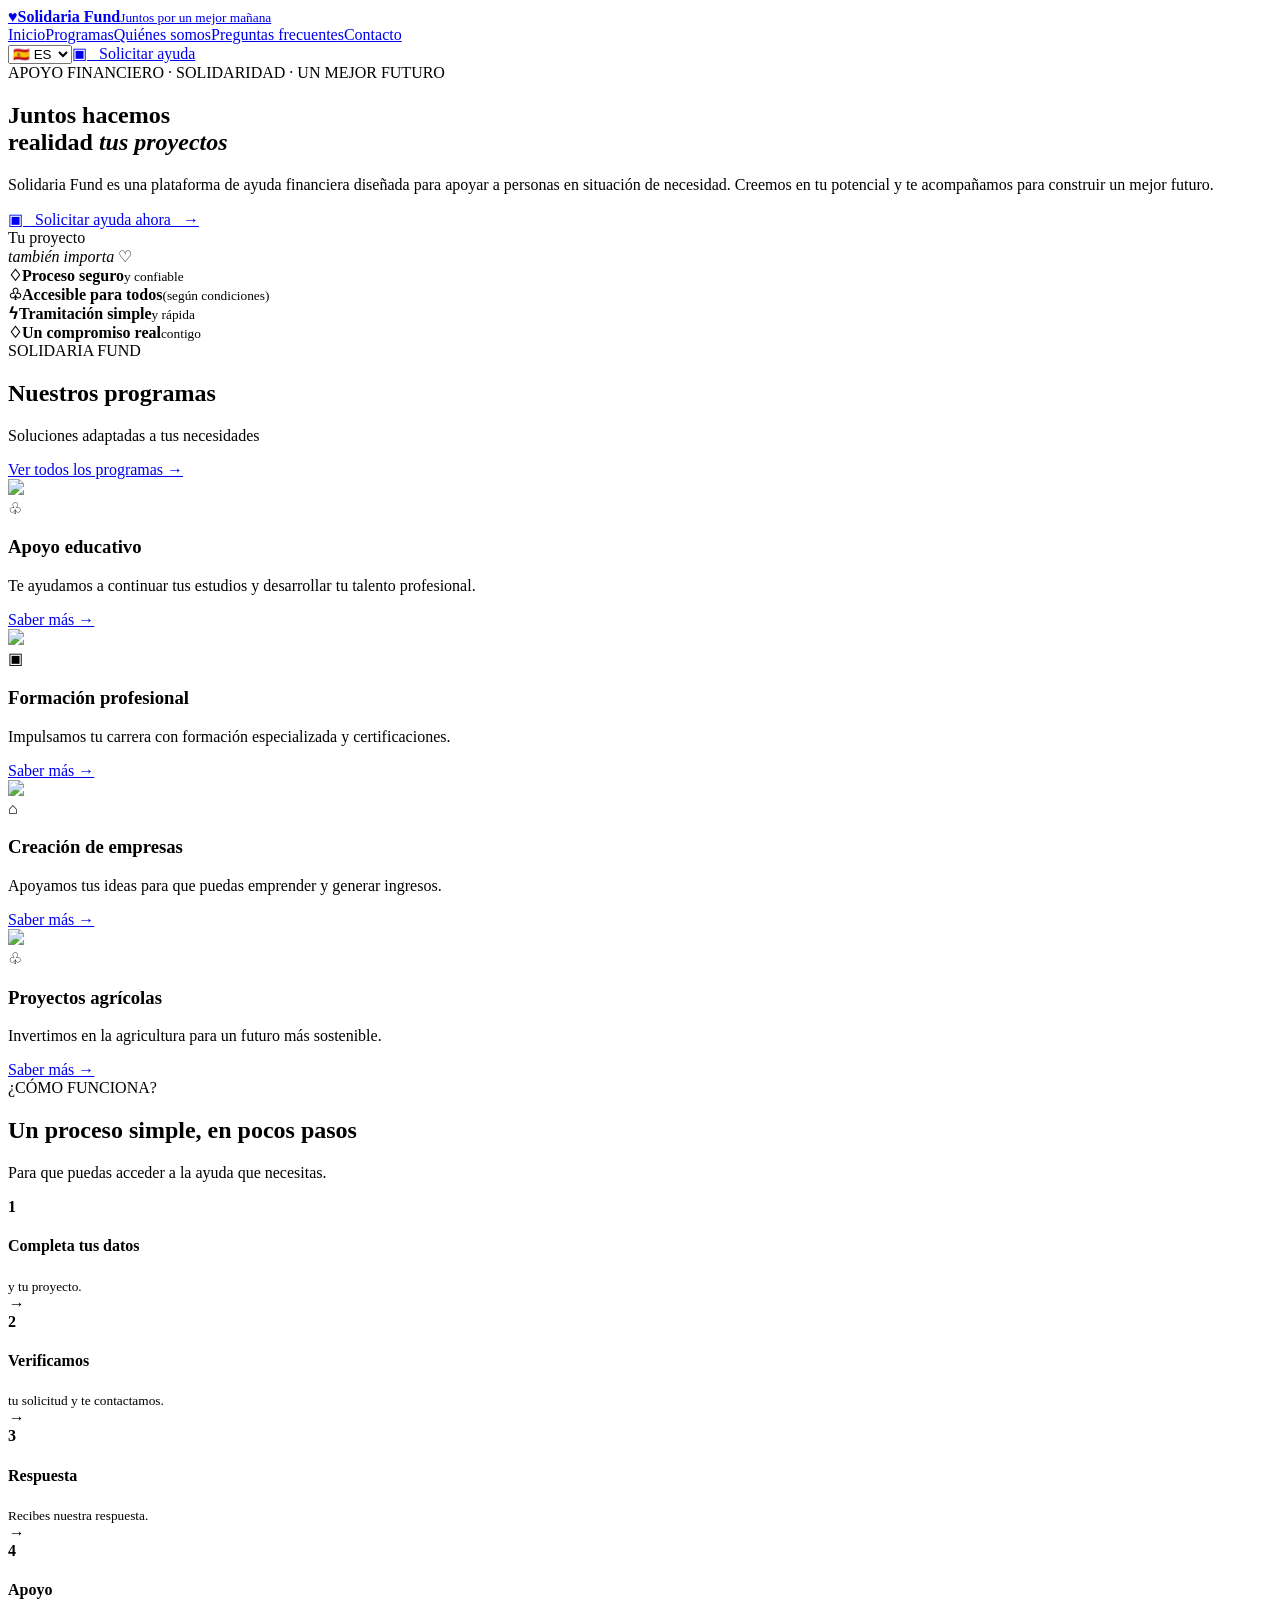
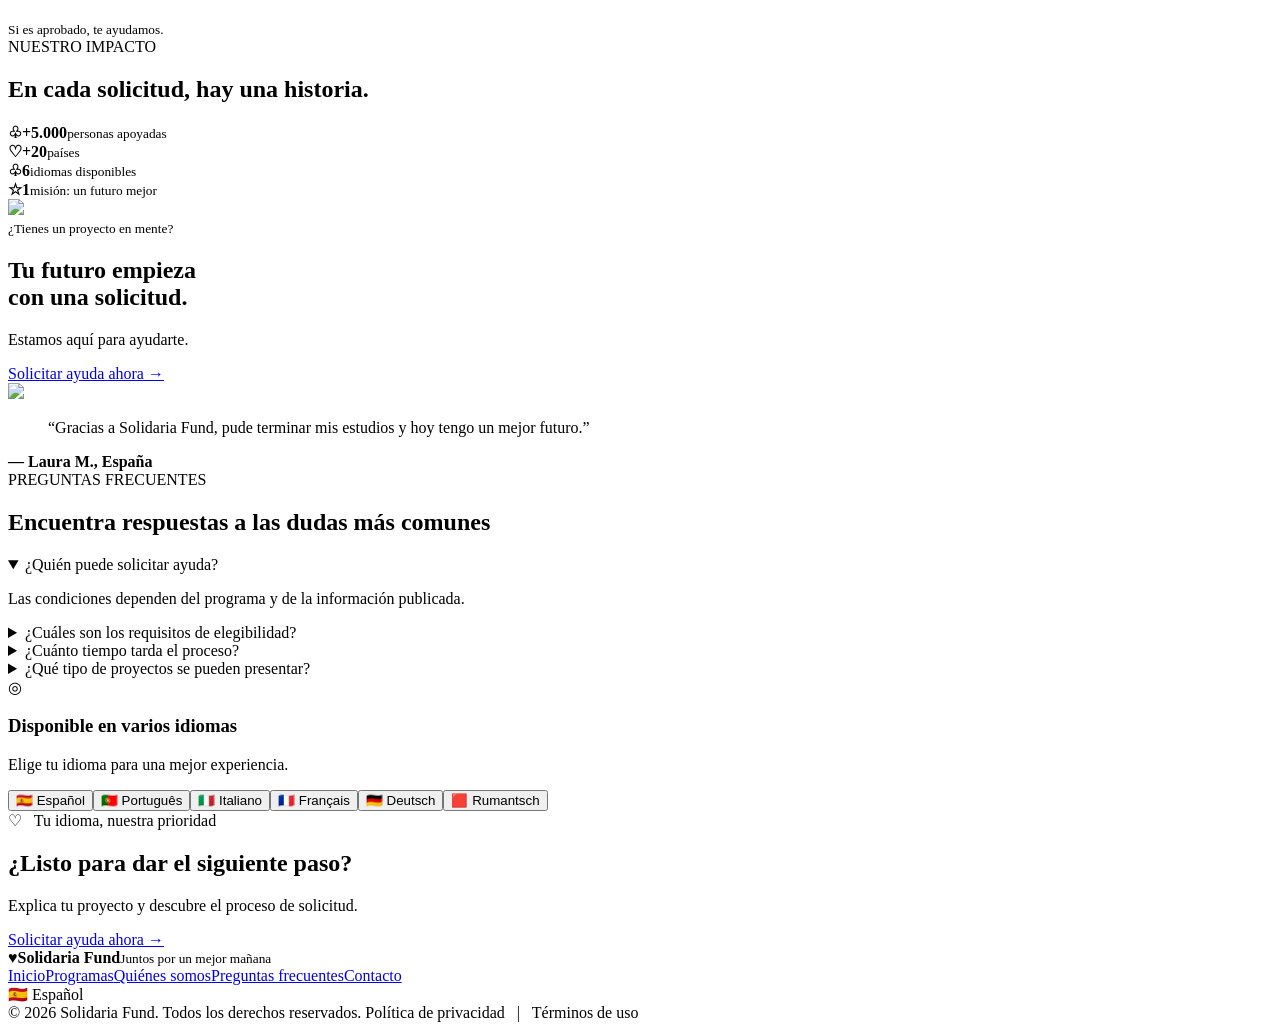
==== index.html @ e7dc801b "Add files via upload" ====
<!doctype html>
<html lang="es">
<head>
<meta charset="utf-8"><meta name="viewport" content="width=device-width,initial-scale=1">
<title>Solidaria Fund — Juntos por un mejor mañana</title>
<link rel="preconnect" href="https://fonts.googleapis.com"><link rel="preconnect" href="https://fonts.gstatic.com" crossorigin>
<link href="https://fonts.googleapis.com/css2?family=DM+Sans:wght@400;500;600;700;800&family=Playfair+Display:wght@600;700&display=swap" rel="stylesheet">
<link rel="stylesheet" href="assets/style.css">
</head>
<body>
<header class="header"><div class="wrap nav">
<a class="logo" href="#"><span class="logo-mark">♥</span><span><b>Solidaria Fund</b><small>Juntos por un mejor mañana</small></span></a>
<nav><a href="#inicio">Inicio</a><a href="#programas">Programas</a><a href="#nosotros">Quiénes somos</a><a href="#faq">Preguntas frecuentes</a><a href="#contacto">Contacto</a></nav>
<div class="nav-right"><select id="lang"><option>🇪🇸 ES</option><option>🇵🇹 PT</option><option>🇮🇹 IT</option><option>🇫🇷 FR</option><option>🇩🇪 DE</option><option>🟥 RM</option></select><a class="btn green" href="apply.html">▣ &nbsp; Solicitar ayuda</a></div>
</div></header>

<section id="inicio" class="hero"><div class="hero-bg"></div><div class="wrap hero-inner">
<div class="hero-copy"><div class="eyebrow">APOYO FINANCIERO · SOLIDARIDAD · UN MEJOR FUTURO</div>
<h1>Juntos hacemos<br>realidad <em>tus proyectos</em></h1>
<p>Solidaria Fund es una plataforma de ayuda financiera diseñada para apoyar a personas en situación de necesidad. Creemos en tu potencial y te acompañamos para construir un mejor futuro.</p>
<a class="btn gold big" href="apply.html">▣ &nbsp; Solicitar ayuda ahora &nbsp; →</a></div>
<div class="scribble">Tu proyecto<br><i>también importa</i> ♡</div>
</div></section>

<section class="trust"><div class="wrap trust-grid">
<div><b>♢</b><span><strong>Proceso seguro</strong><small>y confiable</small></span></div><div><b>♧</b><span><strong>Accesible para todos</strong><small>(según condiciones)</small></span></div><div><b>ϟ</b><span><strong>Tramitación simple</strong><small>y rápida</small></span></div><div><b>♢</b><span><strong>Un compromiso real</strong><small>contigo</small></span></div>
</div></section>

<section id="programas" class="section"><div class="wrap"><div class="section-title"><div><div class="eyebrow dark">SOLIDARIA FUND</div><h2>Nuestros programas</h2><p>Soluciones adaptadas a tus necesidades</p></div><a href="apply.html">Ver todos los programas →</a></div>
<div class="programs">
<article><img src="https://images.unsplash.com/photo-1523240795612-9a054b0db644?auto=format&fit=crop&w=900&q=85"><div><span>♧</span><h3>Apoyo educativo</h3><p>Te ayudamos a continuar tus estudios y desarrollar tu talento profesional.</p><a href="apply.html">Saber más →</a></div></article>
<article><img src="https://images.unsplash.com/photo-1551836022-d5d88e9218df?auto=format&fit=crop&w=900&q=85"><div><span>▣</span><h3>Formación profesional</h3><p>Impulsamos tu carrera con formación especializada y certificaciones.</p><a href="apply.html">Saber más →</a></div></article>
<article><img src="https://images.unsplash.com/photo-1556761175-b413da4baf72?auto=format&fit=crop&w=900&q=85"><div><span>⌂</span><h3>Creación de empresas</h3><p>Apoyamos tus ideas para que puedas emprender y generar ingresos.</p><a href="apply.html">Saber más →</a></div></article>
<article><img src="https://images.unsplash.com/photo-1501004318641-b39e6451bec6?auto=format&fit=crop&w=900&q=85"><div><span>♧</span><h3>Proyectos agrícolas</h3><p>Invertimos en la agricultura para un futuro más sostenible.</p><a href="apply.html">Saber más →</a></div></article>
</div></div></section>

<section id="nosotros" class="how"><div class="how-photo"></div><div class="how-copy"><div class="eyebrow dark">¿CÓMO FUNCIONA?</div><h2>Un proceso simple, en pocos pasos</h2><p>Para que puedas acceder a la ayuda que necesitas.</p>
<div class="steps"><div><b>1</b><h4>Completa tus datos</h4><small>y tu proyecto.</small></div><i>→</i><div><b>2</b><h4>Verificamos</h4><small>tu solicitud y te contactamos.</small></div><i>→</i><div><b>3</b><h4>Respuesta</h4><small>Recibes nuestra respuesta.</small></div><i>→</i><div><b>4</b><h4>Apoyo</h4><small>Si es aprobado, te ayudamos.</small></div></div></div></section>

<section class="impact"><div class="wrap impact-grid"><div><div class="eyebrow dark">NUESTRO IMPACTO</div><h2>En cada solicitud, hay una historia.</h2></div><div><b>♧</b><strong>+5.000</strong><small>personas apoyadas</small></div><div><b>♡</b><strong>+20</strong><small>países</small></div><div><b>♧</b><strong>6</strong><small>idiomas disponibles</small></div><div><b>☆</b><strong>1</strong><small>misión: un futuro mejor</small></div></div></section>

<section class="testimonial"><div class="wrap testimonial-grid"><div class="plant"><img src="https://images.unsplash.com/photo-1497250681960-ef046c08a56e?auto=format&fit=crop&w=900&q=85"></div><div class="cta-mini"><small>¿Tienes un proyecto en mente?</small><h2>Tu futuro empieza<br>con una solicitud.</h2><p>Estamos aquí para ayudarte.</p><a class="btn gold" href="apply.html">Solicitar ayuda ahora →</a></div><div class="quote"><img src="https://images.unsplash.com/photo-1496440737103-cd596325d314?auto=format&fit=crop&w=800&q=85"><blockquote>“Gracias a Solidaria Fund, pude terminar mis estudios y hoy tengo un mejor futuro.”</blockquote><b>— Laura M., España</b></div></div></section>

<section id="faq" class="faq"><div class="wrap faq-grid"><div><div class="eyebrow dark">PREGUNTAS FRECUENTES</div><h2>Encuentra respuestas a las dudas más comunes</h2><details open><summary>¿Quién puede solicitar ayuda?</summary><p>Las condiciones dependen del programa y de la información publicada.</p></details><details><summary>¿Cuáles son los requisitos de elegibilidad?</summary><p>Consulta las condiciones de cada programa antes de enviar tu solicitud.</p></details><details><summary>¿Cuánto tiempo tarda el proceso?</summary><p>El plazo puede variar según el tipo de solicitud.</p></details><details><summary>¿Qué tipo de proyectos se pueden presentar?</summary><p>Educación, formación profesional, empresas y proyectos agrícolas.</p></details></div>
<div class="languages"><div class="globe">◎</div><h3>Disponible en varios idiomas</h3><p>Elige tu idioma para una mejor experiencia.</p><div class="langs"><button>🇪🇸 Español</button><button>🇵🇹 Português</button><button>🇮🇹 Italiano</button><button>🇫🇷 Français</button><button>🇩🇪 Deutsch</button><button>🟥 Rumantsch</button></div><div class="lang-note">♡ &nbsp; Tu idioma, nuestra prioridad</div></div></div></section>

<section id="contacto" class="bottom-cta"><div class="wrap"><h2>¿Listo para dar el siguiente paso?</h2><p>Explica tu proyecto y descubre el proceso de solicitud.</p><a class="btn gold big" href="apply.html">Solicitar ayuda ahora →</a></div></section>
<footer><div class="wrap foot"><div class="logo"><span class="logo-mark">♥</span><span><b>Solidaria Fund</b><small>Juntos por un mejor mañana</small></span></div><div><a href="#">Inicio</a><a href="#programas">Programas</a><a href="#nosotros">Quiénes somos</a><a href="#faq">Preguntas frecuentes</a><a href="#contacto">Contacto</a></div><div>🇪🇸 Español</div></div><div class="wrap copyright">© 2026 Solidaria Fund. Todos los derechos reservados. <span>Política de privacidad &nbsp; | &nbsp; Términos de uso</span></div></footer>
<script src="assets/app.js"></script>
</body></html>
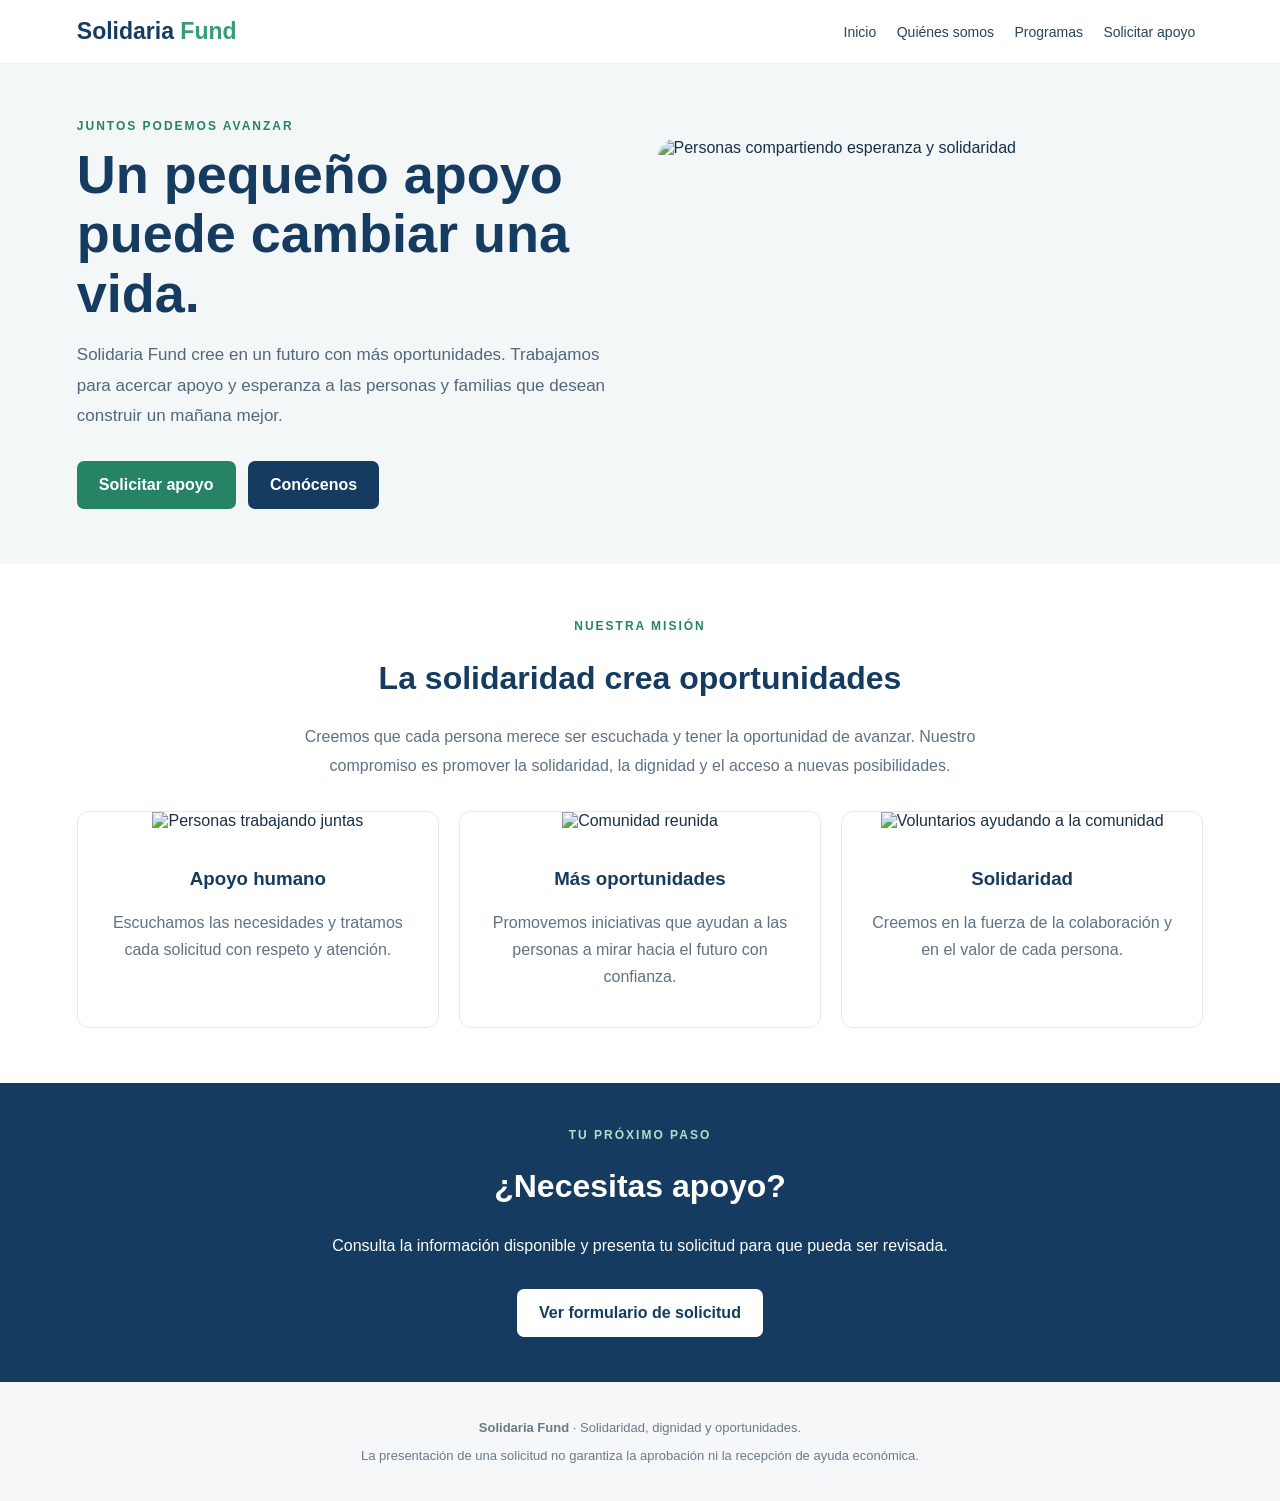
==== commit 684115db: "Update index.html" ====
--- a/index.html
+++ b/index.html
@@ -1,50 +1,92 @@
-<!doctype html>
+<!DOCTYPE html>
 <html lang="es">
 <head>
-<meta charset="utf-8"><meta name="viewport" content="width=device-width,initial-scale=1">
-<title>Solidaria Fund — Juntos por un mejor mañana</title>
-<link rel="preconnect" href="https://fonts.googleapis.com"><link rel="preconnect" href="https://fonts.gstatic.com" crossorigin>
-<link href="https://fonts.googleapis.com/css2?family=DM+Sans:wght@400;500;600;700;800&family=Playfair+Display:wght@600;700&display=swap" rel="stylesheet">
-<link rel="stylesheet" href="assets/style.css">
+<meta charset="UTF-8">
+<meta name="viewport" content="width=device-width, initial-scale=1.0">
+<title>Solidaria Fund | Un futuro mejor</title>
+<style>
+*{box-sizing:border-box}
+body{margin:0;font-family:Arial,sans-serif;color:#183047;background:#fff}
+header{padding:18px 6%;display:flex;justify-content:space-between;align-items:center;border-bottom:1px solid #eee;gap:12px;flex-wrap:wrap}
+.logo{font-size:23px;font-weight:bold;color:#153b60}
+.logo span{color:#3a9b78}
+nav a{margin:0 8px;color:#29445b;text-decoration:none;font-size:14px}
+.hero{padding:55px 6%;display:grid;grid-template-columns:1fr 1fr;gap:35px;align-items:center;background:#f3f7f8}
+.hero h1{font-size:clamp(32px,5vw,54px);line-height:1.1;margin:12px 0;color:#153b60}
+.hero p{font-size:17px;line-height:1.8;color:#536779}
+.hero img{width:100%;height:350px;object-fit:cover;border-radius:18px}
+.tag{color:#278365;font-weight:bold;text-transform:uppercase;letter-spacing:2px;font-size:12px}
+.btn{display:inline-block;background:#278365;color:white;text-decoration:none;padding:15px 22px;border-radius:7px;font-weight:bold;margin-top:12px}
+.btn2{background:#153b60;margin-left:8px}
+section{padding:55px 6%}
+.center{text-align:center}
+h2{font-size:32px;color:#153b60}
+.cards{display:grid;grid-template-columns:repeat(3,1fr);gap:20px;margin-top:30px}
+.card{border:1px solid #e4ebef;border-radius:12px;overflow:hidden;background:#fff}
+.card img{width:100%;height:180px;object-fit:cover}
+.card div{padding:20px}
+.card h3{color:#153b60}
+.card p{line-height:1.7;color:#607181}
+.banner{background:#153b60;color:white;text-align:center;padding:45px 6%}
+.banner h2{color:white}
+footer{padding:25px;text-align:center;color:#6b7a87;background:#f5f7f8;font-size:13px}
+@media(max-width:700px){.hero{grid-template-columns:1fr;padding-top:35px}.hero img{height:250px}.cards{grid-template-columns:1fr}nav{width:100%}nav a{margin:0 5px}}
+</style>
 </head>
 <body>
-<header class="header"><div class="wrap nav">
-<a class="logo" href="#"><span class="logo-mark">♥</span><span><b>Solidaria Fund</b><small>Juntos por un mejor mañana</small></span></a>
-<nav><a href="#inicio">Inicio</a><a href="#programas">Programas</a><a href="#nosotros">Quiénes somos</a><a href="#faq">Preguntas frecuentes</a><a href="#contacto">Contacto</a></nav>
-<div class="nav-right"><select id="lang"><option>🇪🇸 ES</option><option>🇵🇹 PT</option><option>🇮🇹 IT</option><option>🇫🇷 FR</option><option>🇩🇪 DE</option><option>🟥 RM</option></select><a class="btn green" href="apply.html">▣ &nbsp; Solicitar ayuda</a></div>
-</div></header>
+<header>
+  <div class="logo">Solidaria <span>Fund</span></div>
+  <nav>
+    <a href="#inicio">Inicio</a>
+    <a href="#nosotros">Quiénes somos</a>
+    <a href="#ayuda">Programas</a>
+    <a href="apply.html">Solicitar apoyo</a>
+  </nav>
+</header>
 
-<section id="inicio" class="hero"><div class="hero-bg"></div><div class="wrap hero-inner">
-<div class="hero-copy"><div class="eyebrow">APOYO FINANCIERO · SOLIDARIDAD · UN MEJOR FUTURO</div>
-<h1>Juntos hacemos<br>realidad <em>tus proyectos</em></h1>
-<p>Solidaria Fund es una plataforma de ayuda financiera diseñada para apoyar a personas en situación de necesidad. Creemos en tu potencial y te acompañamos para construir un mejor futuro.</p>
-<a class="btn gold big" href="apply.html">▣ &nbsp; Solicitar ayuda ahora &nbsp; →</a></div>
-<div class="scribble">Tu proyecto<br><i>también importa</i> ♡</div>
-</div></section>
+<main>
+<section class="hero" id="inicio">
+  <div>
+    <div class="tag">Juntos podemos avanzar</div>
+    <h1>Un pequeño apoyo puede cambiar una vida.</h1>
+    <p>Solidaria Fund cree en un futuro con más oportunidades. Trabajamos para acercar apoyo y esperanza a las personas y familias que desean construir un mañana mejor.</p>
+    <a class="btn" href="apply.html">Solicitar apoyo</a>
+    <a class="btn btn2" href="#nosotros">Conócenos</a>
+  </div>
+  <img src="https://images.unsplash.com/photo-1488521787991-ed7bbaae773c?auto=format&fit=crop&w=1100&q=85" alt="Personas compartiendo esperanza y solidaridad">
+</section>
 
-<section class="trust"><div class="wrap trust-grid">
-<div><b>♢</b><span><strong>Proceso seguro</strong><small>y confiable</small></span></div><div><b>♧</b><span><strong>Accesible para todos</strong><small>(según condiciones)</small></span></div><div><b>ϟ</b><span><strong>Tramitación simple</strong><small>y rápida</small></span></div><div><b>♢</b><span><strong>Un compromiso real</strong><small>contigo</small></span></div>
-</div></section>
+<section id="nosotros" class="center">
+  <div class="tag">Nuestra misión</div>
+  <h2>La solidaridad crea oportunidades</h2>
+  <p style="max-width:750px;margin:0 auto;line-height:1.8;color:#607181">Creemos que cada persona merece ser escuchada y tener la oportunidad de avanzar. Nuestro compromiso es promover la solidaridad, la dignidad y el acceso a nuevas posibilidades.</p>
+  <div class="cards">
+    <article class="card">
+      <img src="https://images.unsplash.com/photo-1531206715517-5c0ba140b2b8?auto=format&fit=crop&w=800&q=80" alt="Personas trabajando juntas">
+      <div><h3>Apoyo humano</h3><p>Escuchamos las necesidades y tratamos cada solicitud con respeto y atención.</p></div>
+    </article>
+    <article class="card">
+      <img src="https://images.unsplash.com/photo-1509099836639-18ba1795216d?auto=format&fit=crop&w=800&q=80" alt="Comunidad reunida">
+      <div><h3>Más oportunidades</h3><p>Promovemos iniciativas que ayudan a las personas a mirar hacia el futuro con confianza.</p></div>
+    </article>
+    <article class="card">
+      <img src="https://images.unsplash.com/photo-1469571486292-0ba58a3f068b?auto=format&fit=crop&w=800&q=80" alt="Voluntarios ayudando a la comunidad">
+      <div><h3>Solidaridad</h3><p>Creemos en la fuerza de la colaboración y en el valor de cada persona.</p></div>
+    </article>
+  </div>
+</section>
 
-<section id="programas" class="section"><div class="wrap"><div class="section-title"><div><div class="eyebrow dark">SOLIDARIA FUND</div><h2>Nuestros programas</h2><p>Soluciones adaptadas a tus necesidades</p></div><a href="apply.html">Ver todos los programas →</a></div>
-<div class="programs">
-<article><img src="https://images.unsplash.com/photo-1523240795612-9a054b0db644?auto=format&fit=crop&w=900&q=85"><div><span>♧</span><h3>Apoyo educativo</h3><p>Te ayudamos a continuar tus estudios y desarrollar tu talento profesional.</p><a href="apply.html">Saber más →</a></div></article>
-<article><img src="https://images.unsplash.com/photo-1551836022-d5d88e9218df?auto=format&fit=crop&w=900&q=85"><div><span>▣</span><h3>Formación profesional</h3><p>Impulsamos tu carrera con formación especializada y certificaciones.</p><a href="apply.html">Saber más →</a></div></article>
-<article><img src="https://images.unsplash.com/photo-1556761175-b413da4baf72?auto=format&fit=crop&w=900&q=85"><div><span>⌂</span><h3>Creación de empresas</h3><p>Apoyamos tus ideas para que puedas emprender y generar ingresos.</p><a href="apply.html">Saber más →</a></div></article>
-<article><img src="https://images.unsplash.com/photo-1501004318641-b39e6451bec6?auto=format&fit=crop&w=900&q=85"><div><span>♧</span><h3>Proyectos agrícolas</h3><p>Invertimos en la agricultura para un futuro más sostenible.</p><a href="apply.html">Saber más →</a></div></article>
-</div></div></section>
+<section id="ayuda" class="banner">
+  <div class="tag" style="color:#a8e4ca">Tu próximo paso</div>
+  <h2>¿Necesitas apoyo?</h2>
+  <p style="line-height:1.8">Consulta la información disponible y presenta tu solicitud para que pueda ser revisada.</p>
+  <a class="btn" href="apply.html" style="background:#fff;color:#153b60">Ver formulario de solicitud</a>
+</section>
+</main>
 
-<section id="nosotros" class="how"><div class="how-photo"></div><div class="how-copy"><div class="eyebrow dark">¿CÓMO FUNCIONA?</div><h2>Un proceso simple, en pocos pasos</h2><p>Para que puedas acceder a la ayuda que necesitas.</p>
-<div class="steps"><div><b>1</b><h4>Completa tus datos</h4><small>y tu proyecto.</small></div><i>→</i><div><b>2</b><h4>Verificamos</h4><small>tu solicitud y te contactamos.</small></div><i>→</i><div><b>3</b><h4>Respuesta</h4><small>Recibes nuestra respuesta.</small></div><i>→</i><div><b>4</b><h4>Apoyo</h4><small>Si es aprobado, te ayudamos.</small></div></div></div></section>
-
-<section class="impact"><div class="wrap impact-grid"><div><div class="eyebrow dark">NUESTRO IMPACTO</div><h2>En cada solicitud, hay una historia.</h2></div><div><b>♧</b><strong>+5.000</strong><small>personas apoyadas</small></div><div><b>♡</b><strong>+20</strong><small>países</small></div><div><b>♧</b><strong>6</strong><small>idiomas disponibles</small></div><div><b>☆</b><strong>1</strong><small>misión: un futuro mejor</small></div></div></section>
-
-<section class="testimonial"><div class="wrap testimonial-grid"><div class="plant"><img src="https://images.unsplash.com/photo-1497250681960-ef046c08a56e?auto=format&fit=crop&w=900&q=85"></div><div class="cta-mini"><small>¿Tienes un proyecto en mente?</small><h2>Tu futuro empieza<br>con una solicitud.</h2><p>Estamos aquí para ayudarte.</p><a class="btn gold" href="apply.html">Solicitar ayuda ahora →</a></div><div class="quote"><img src="https://images.unsplash.com/photo-1496440737103-cd596325d314?auto=format&fit=crop&w=800&q=85"><blockquote>“Gracias a Solidaria Fund, pude terminar mis estudios y hoy tengo un mejor futuro.”</blockquote><b>— Laura M., España</b></div></div></section>
-
-<section id="faq" class="faq"><div class="wrap faq-grid"><div><div class="eyebrow dark">PREGUNTAS FRECUENTES</div><h2>Encuentra respuestas a las dudas más comunes</h2><details open><summary>¿Quién puede solicitar ayuda?</summary><p>Las condiciones dependen del programa y de la información publicada.</p></details><details><summary>¿Cuáles son los requisitos de elegibilidad?</summary><p>Consulta las condiciones de cada programa antes de enviar tu solicitud.</p></details><details><summary>¿Cuánto tiempo tarda el proceso?</summary><p>El plazo puede variar según el tipo de solicitud.</p></details><details><summary>¿Qué tipo de proyectos se pueden presentar?</summary><p>Educación, formación profesional, empresas y proyectos agrícolas.</p></details></div>
-<div class="languages"><div class="globe">◎</div><h3>Disponible en varios idiomas</h3><p>Elige tu idioma para una mejor experiencia.</p><div class="langs"><button>🇪🇸 Español</button><button>🇵🇹 Português</button><button>🇮🇹 Italiano</button><button>🇫🇷 Français</button><button>🇩🇪 Deutsch</button><button>🟥 Rumantsch</button></div><div class="lang-note">♡ &nbsp; Tu idioma, nuestra prioridad</div></div></div></section>
-
-<section id="contacto" class="bottom-cta"><div class="wrap"><h2>¿Listo para dar el siguiente paso?</h2><p>Explica tu proyecto y descubre el proceso de solicitud.</p><a class="btn gold big" href="apply.html">Solicitar ayuda ahora →</a></div></section>
-<footer><div class="wrap foot"><div class="logo"><span class="logo-mark">♥</span><span><b>Solidaria Fund</b><small>Juntos por un mejor mañana</small></span></div><div><a href="#">Inicio</a><a href="#programas">Programas</a><a href="#nosotros">Quiénes somos</a><a href="#faq">Preguntas frecuentes</a><a href="#contacto">Contacto</a></div><div>🇪🇸 Español</div></div><div class="wrap copyright">© 2026 Solidaria Fund. Todos los derechos reservados. <span>Política de privacidad &nbsp; | &nbsp; Términos de uso</span></div></footer>
-<script src="assets/app.js"></script>
-</body></html>+<footer>
+  <p><strong>Solidaria Fund</strong> · Solidaridad, dignidad y oportunidades.</p>
+  <p>La presentación de una solicitud no garantiza la aprobación ni la recepción de ayuda económica.</p>
+</footer>
+</body>
+</html>
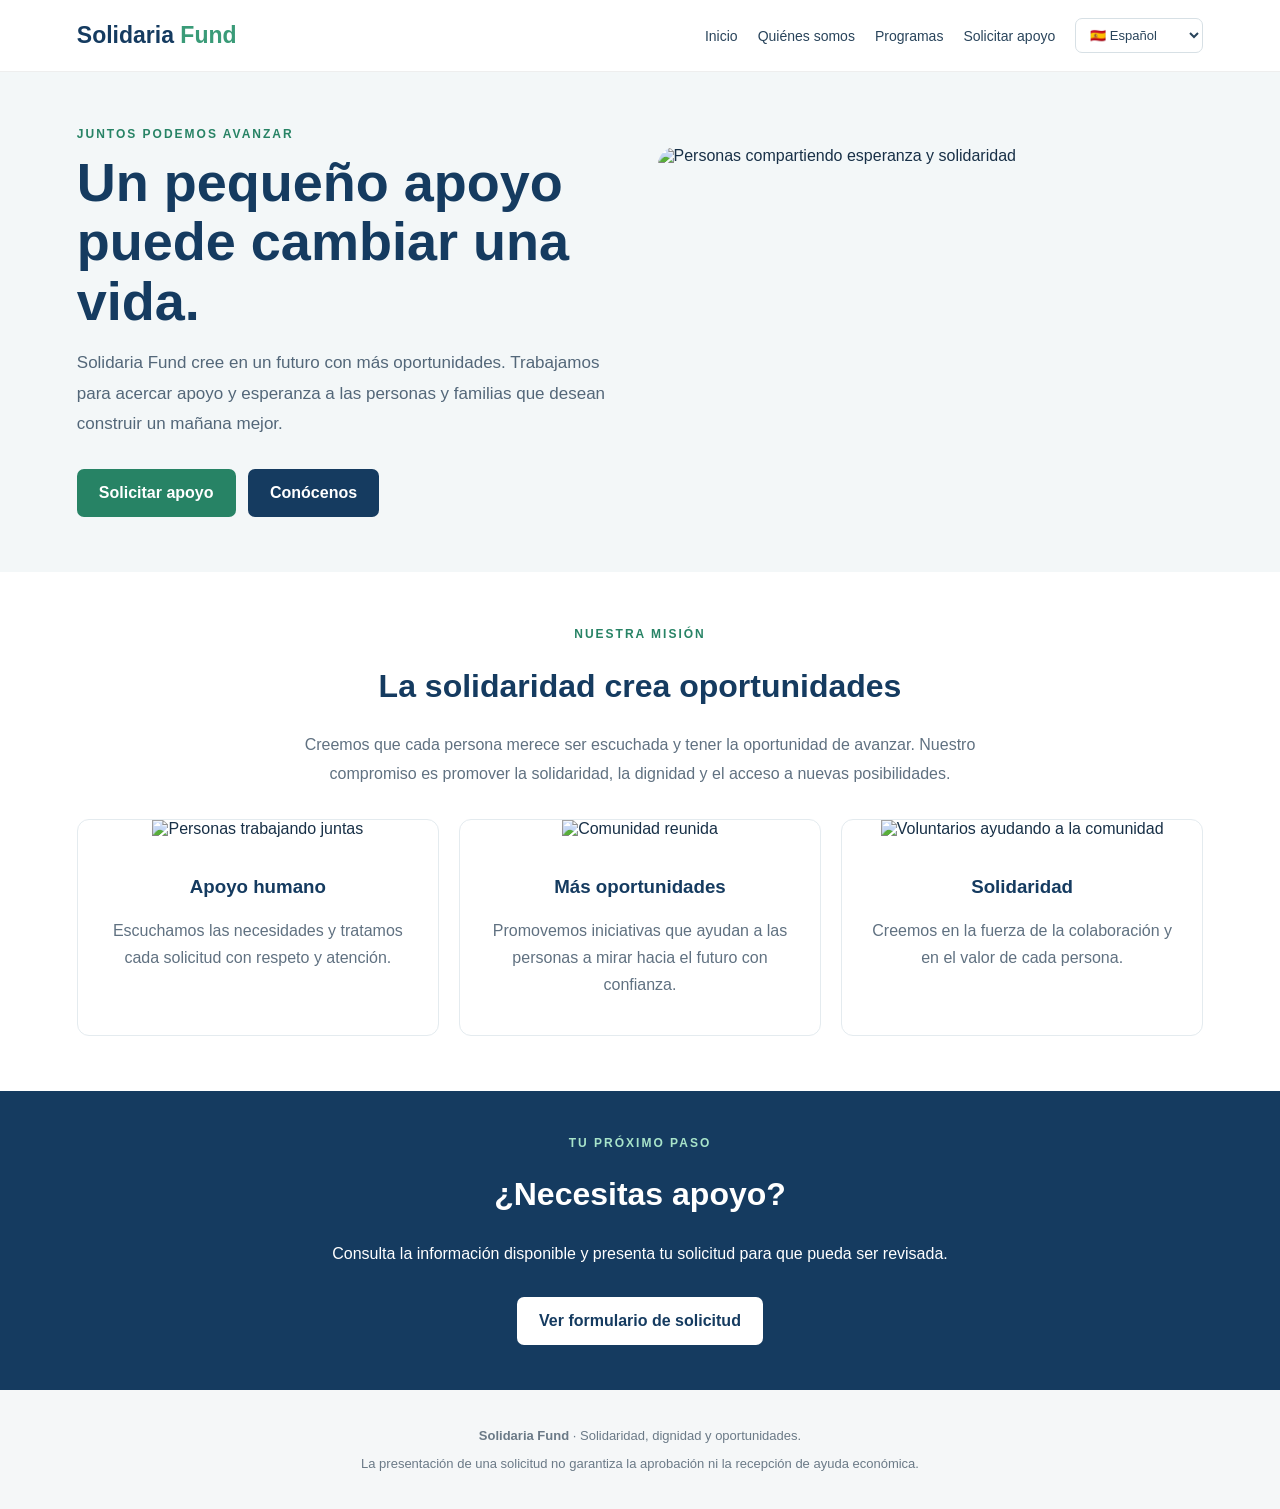
==== commit dba0000f: "Update index.html" ====
--- a/index.html
+++ b/index.html
@@ -4,13 +4,17 @@
 <meta charset="UTF-8">
 <meta name="viewport" content="width=device-width, initial-scale=1.0">
 <title>Solidaria Fund | Un futuro mejor</title>
+
 <style>
 *{box-sizing:border-box}
 body{margin:0;font-family:Arial,sans-serif;color:#183047;background:#fff}
 header{padding:18px 6%;display:flex;justify-content:space-between;align-items:center;border-bottom:1px solid #eee;gap:12px;flex-wrap:wrap}
 .logo{font-size:23px;font-weight:bold;color:#153b60}
 .logo span{color:#3a9b78}
+nav{display:flex;align-items:center;gap:4px;flex-wrap:wrap}
 nav a{margin:0 8px;color:#29445b;text-decoration:none;font-size:14px}
+.language-box{margin-left:8px}
+#languageSelect{padding:8px 10px;border:1px solid #d7e0e5;border-radius:7px;background:#fff;color:#29445b;font-size:13px;cursor:pointer}
 .hero{padding:55px 6%;display:grid;grid-template-columns:1fr 1fr;gap:35px;align-items:center;background:#f3f7f8}
 .hero h1{font-size:clamp(32px,5vw,54px);line-height:1.1;margin:12px 0;color:#153b60}
 .hero p{font-size:17px;line-height:1.8;color:#536779}
@@ -30,63 +34,196 @@
 .banner{background:#153b60;color:white;text-align:center;padding:45px 6%}
 .banner h2{color:white}
 footer{padding:25px;text-align:center;color:#6b7a87;background:#f5f7f8;font-size:13px}
-@media(max-width:700px){.hero{grid-template-columns:1fr;padding-top:35px}.hero img{height:250px}.cards{grid-template-columns:1fr}nav{width:100%}nav a{margin:0 5px}}
+
+@media(max-width:700px){
+  .hero{grid-template-columns:1fr;padding-top:35px}
+  .hero img{height:250px}
+  .cards{grid-template-columns:1fr}
+  nav{width:100%;justify-content:center}
+  nav a{margin:0 5px}
+  .language-box{margin-left:4px}
+}
 </style>
 </head>
+
 <body>
+
 <header>
   <div class="logo">Solidaria <span>Fund</span></div>
+
   <nav>
-    <a href="#inicio">Inicio</a>
-    <a href="#nosotros">Quiénes somos</a>
-    <a href="#ayuda">Programas</a>
-    <a href="apply.html">Solicitar apoyo</a>
+    <a href="#inicio" data-i18n="nav_home">Inicio</a>
+    <a href="#nosotros" data-i18n="nav_about">Quiénes somos</a>
+    <a href="#ayuda" data-i18n="nav_programs">Programas</a>
+    <a href="apply.html" data-i18n="nav_apply">Solicitar apoyo</a>
+
+    <div class="language-box">
+      <select id="languageSelect" aria-label="Language">
+        <option value="es">🇪🇸 Español</option>
+        <option value="fr">🇫🇷 Français</option>
+        <option value="pt">🇵🇹 Português</option>
+        <option value="it">🇮🇹 Italiano</option>
+        <option value="de">🇩🇪 Deutsch</option>
+        <option value="rm">🇨🇭 Rumantsch</option>
+      </select>
+    </div>
   </nav>
 </header>
 
 <main>
+
 <section class="hero" id="inicio">
   <div>
-    <div class="tag">Juntos podemos avanzar</div>
-    <h1>Un pequeño apoyo puede cambiar una vida.</h1>
-    <p>Solidaria Fund cree en un futuro con más oportunidades. Trabajamos para acercar apoyo y esperanza a las personas y familias que desean construir un mañana mejor.</p>
-    <a class="btn" href="apply.html">Solicitar apoyo</a>
-    <a class="btn btn2" href="#nosotros">Conócenos</a>
-  </div>
-  <img src="https://images.unsplash.com/photo-1488521787991-ed7bbaae773c?auto=format&fit=crop&w=1100&q=85" alt="Personas compartiendo esperanza y solidaridad">
+    <div class="tag" data-i18n="hero_tag">Juntos podemos avanzar</div>
+
+    <h1 data-i18n="hero_title">
+      Un pequeño apoyo puede cambiar una vida.
+    </h1>
+
+    <p data-i18n="hero_text">
+      Solidaria Fund cree en un futuro con más oportunidades.
+      Trabajamos para acercar apoyo y esperanza a las personas y familias
+      que desean construir un mañana mejor.
+    </p>
+
+    <a class="btn" href="apply.html" data-i18n="hero_apply">
+      Solicitar apoyo
+    </a>
+
+    <a class="btn btn2" href="#nosotros" data-i18n="hero_about">
+      Conócenos
+    </a>
+  </div>
+
+  <img
+    src="https://images.unsplash.com/photo-1488521787991-ed7bbaae773c?auto=format&fit=crop&w=1100&q=85"
+    alt="Personas compartiendo esperanza y solidaridad"
+    data-i18n="hero_image_alt"
+  >
 </section>
 
 <section id="nosotros" class="center">
-  <div class="tag">Nuestra misión</div>
-  <h2>La solidaridad crea oportunidades</h2>
-  <p style="max-width:750px;margin:0 auto;line-height:1.8;color:#607181">Creemos que cada persona merece ser escuchada y tener la oportunidad de avanzar. Nuestro compromiso es promover la solidaridad, la dignidad y el acceso a nuevas posibilidades.</p>
+
+  <div class="tag" data-i18n="mission_tag">
+    Nuestra misión
+  </div>
+
+  <h2 data-i18n="mission_title">
+    La solidaridad crea oportunidades
+  </h2>
+
+  <p
+    data-i18n="mission_text"
+    style="max-width:750px;margin:0 auto;line-height:1.8;color:#607181"
+  >
+    Creemos que cada persona merece ser escuchada y tener la oportunidad
+    de avanzar. Nuestro compromiso es promover la solidaridad, la dignidad
+    y el acceso a nuevas posibilidades.
+  </p>
+
   <div class="cards">
+
     <article class="card">
-      <img src="https://images.unsplash.com/photo-1531206715517-5c0ba140b2b8?auto=format&fit=crop&w=800&q=80" alt="Personas trabajando juntas">
-      <div><h3>Apoyo humano</h3><p>Escuchamos las necesidades y tratamos cada solicitud con respeto y atención.</p></div>
+      <img
+        src="https://images.unsplash.com/photo-1531206715517-5c0ba140b2b8?auto=format&fit=crop&w=800&q=80"
+        alt="Personas trabajando juntas"
+        data-i18n="card1_image_alt"
+      >
+      <div>
+        <h3 data-i18n="card1_title">Apoyo humano</h3>
+        <p data-i18n="card1_text">
+          Escuchamos las necesidades y tratamos cada solicitud
+          con respeto y atención.
+        </p>
+      </div>
     </article>
+
     <article class="card">
-      <img src="https://images.unsplash.com/photo-1509099836639-18ba1795216d?auto=format&fit=crop&w=800&q=80" alt="Comunidad reunida">
-      <div><h3>Más oportunidades</h3><p>Promovemos iniciativas que ayudan a las personas a mirar hacia el futuro con confianza.</p></div>
+      <img
+        src="https://images.unsplash.com/photo-1509099836639-18ba1795216d?auto=format&fit=crop&w=800&q=80"
+        alt="Comunidad reunida"
+        data-i18n="card2_image_alt"
+      >
+      <div>
+        <h3 data-i18n="card2_title">Más oportunidades</h3>
+        <p data-i18n="card2_text">
+          Promovemos iniciativas que ayudan a las personas
+          a mirar hacia el futuro con confianza.
+        </p>
+      </div>
     </article>
+
     <article class="card">
-      <img src="https://images.unsplash.com/photo-1469571486292-0ba58a3f068b?auto=format&fit=crop&w=800&q=80" alt="Voluntarios ayudando a la comunidad">
-      <div><h3>Solidaridad</h3><p>Creemos en la fuerza de la colaboración y en el valor de cada persona.</p></div>
+      <img
+        src="https://images.unsplash.com/photo-1469571486292-0ba58a3f068b?auto=format&fit=crop&w=800&q=80"
+        alt="Voluntarios ayudando a la comunidad"
+        data-i18n="card3_image_alt"
+      >
+      <div>
+        <h3 data-i18n="card3_title">Solidaridad</h3>
+        <p data-i18n="card3_text">
+          Creemos en la fuerza de la colaboración y en el valor de cada persona.
+        </p>
+      </div>
     </article>
+
   </div>
 </section>
 
 <section id="ayuda" class="banner">
-  <div class="tag" style="color:#a8e4ca">Tu próximo paso</div>
-  <h2>¿Necesitas apoyo?</h2>
-  <p style="line-height:1.8">Consulta la información disponible y presenta tu solicitud para que pueda ser revisada.</p>
-  <a class="btn" href="apply.html" style="background:#fff;color:#153b60">Ver formulario de solicitud</a>
+
+  <div
+    class="tag"
+    style="color:#a8e4ca"
+    data-i18n="help_tag"
+  >
+    Tu próximo paso
+  </div>
+
+  <h2 data-i18n="help_title">
+    ¿Necesitas apoyo?
+  </h2>
+
+  <p
+    data-i18n="help_text"
+    style="line-height:1.8"
+  >
+    Consulta la información disponible y presenta tu solicitud
+    para que pueda ser revisada.
+  </p>
+
+  <a
+    class="btn"
+    href="apply.html"
+    style="background:#fff;color:#153b60"
+    data-i18n="help_button"
+  >
+    Ver formulario de solicitud
+  </a>
+
 </section>
+
 </main>
 
 <footer>
-  <p><strong>Solidaria Fund</strong> · Solidaridad, dignidad y oportunidades.</p>
-  <p>La presentación de una solicitud no garantiza la aprobación ni la recepción de ayuda económica.</p>
+
+  <p>
+    <strong>Solidaria Fund</strong>
+    ·
+    <span data-i18n="footer_motto">
+      Solidaridad, dignidad y oportunidades.
+    </span>
+  </p>
+
+  <p data-i18n="footer_notice">
+    La presentación de una solicitud no garantiza la aprobación
+    ni la recepción de ayuda económica.
+  </p>
+
 </footer>
+
+<script src="i18n.js"></script>
+<script src="App.js"></script>
+
 </body>
 </html>
